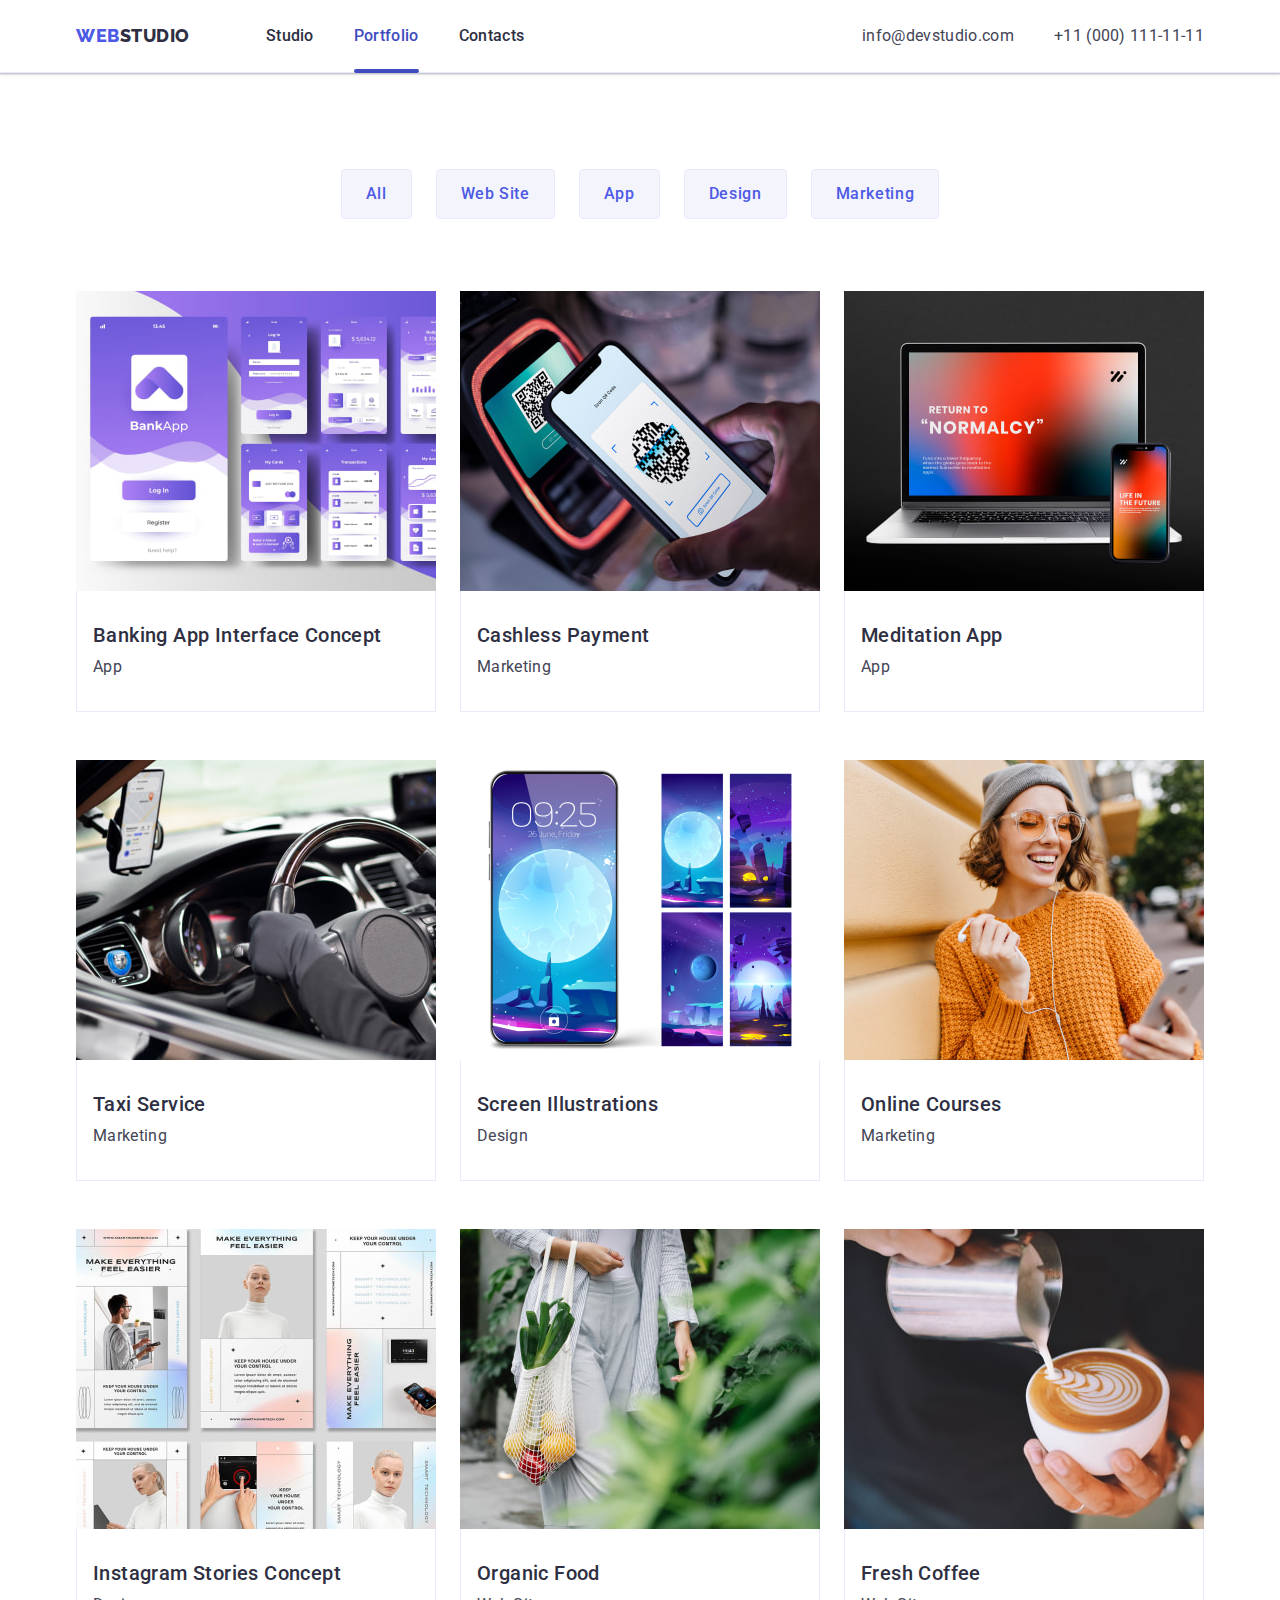
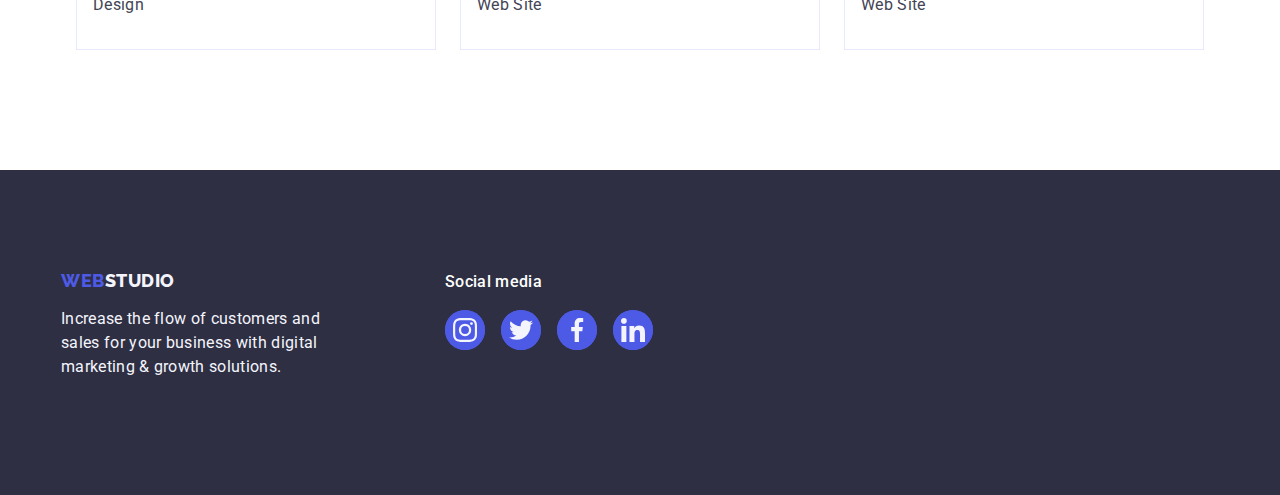
==== portfolio.html @ 667ea81f "Initial commit" ====
<!DOCTYPE html>
<html lang="en">
  <head>
    <meta charset="UTF-8" />
    <meta name="viewport" content="width=device-width, initial-scale=1.0" />
    <!-- Fonts link -->
    <link rel="preconnect" href="https://fonts.googleapis.com" />
    <link rel="preconnect" href="https://fonts.gstatic.com" crossorigin />
    <link
      href="https://fonts.googleapis.com/css2?family=Raleway:wght@800&family=Roboto:wght@400;500;700;900&display=swap"
      rel="stylesheet"
    />
    <link
      rel="stylesheet"
      href="https://cdnjs.cloudflare.com/ajax/libs/modern-normalize/2.0.0/modern-normalize.min.css"
    />
    <link rel="stylesheet" href="./css/styles.css" />
    <title>Webstudio</title>
  </head>
  <body>
    <!-- Header section -->
    <header class="border">
      <div class="header-container container">
        <nav class="logo-nav list">
          <a href="./index.html" class="link logo-color-iris lg-header"
            >Web<span class="logo-color-navyblue">Studio</span></a
          >

          <ul class="nav-link list">
            <li>
              <a href="./index.html" class="link nav-link-portfolio">Studio</a>
            </li>
            <li>
              <a
                href="./portfolio.html"
                class="link nav-link-portfolio active-hd current"
                >Portfolio</a
              >
            </li>
            <li>
              <a href="" class="link nav-link-portfolio">Contacts</a>
            </li>
          </ul>
        </nav>

        <address class="address-header-styl">
          <ul class="address-link list">
            <li>
              <a
                href="mailto:info@devstudio.com"
                class="link address-header-styl"
                >info@devstudio.com</a
              >
            </li>
            <li>
              <a href="tel:+110001111111" class="link address-header-styl"
                >+11 (000) 111-11-11</a
              >
            </li>
          </ul>
        </address>
      </div>
    </header>
    <main>
      <!-- Button section -->
      <section class="btn-section">
        <div class="container">
          <h1 class="visually-hidden">Effective Solutions for Your Business</h1>
          <ul class="btn-link list">
            <li>
              <button type="button" class="style-button-portfolio">All</button>
            </li>
            <li>
              <button type="button" class="style-button-portfolio">
                Web Site
              </button>
            </li>
            <li>
              <button type="button" class="style-button-portfolio">App</button>
            </li>
            <li>
              <button type="button" class="style-button-portfolio">
                Design
              </button>
            </li>
            <li>
              <button type="button" class="style-button-portfolio">
                Marketing
              </button>
            </li>
          </ul>

          <!-- Portfolio section -->
          <ul class="carts-set list">
            <li class="carts-set-iteam">
              <a href="" class="link prt-link">
                <div class="carts-box">
                  <img
                    src="./images/portfolio/img1.jpg"
                    alt="Banking App Interface Concept"
                    width="360"
                  />

                  <p class="overlay overlay-text">
                    14 Stylish and User-Friendly App Design Concepts · Task
                    Manager App · Calorie Tracker App · Exotic Fruit Ecommerce
                    App · Cloud Storage App
                  </p>
                </div>
                <div class="portfolio-text">
                  <h2 class="title-ptf portfolio-h-two">
                    Banking App Interface Concept
                  </h2>
                  <p class="portfolio-section-p">App</p>
                </div>
              </a>
            </li>
            <li class="carts-set-iteam">
              <a href="" class="link prt-link">
                <div class="carts-box">
                  <img
                    src="./images/portfolio/img2.jpg"
                    alt="Pay by phone"
                    width="360"
                  />

                  <p class="overlay overlay-text">
                    14 Stylish and User-Friendly App Design Concepts · Task
                    Manager App · Calorie Tracker App · Exotic Fruit Ecommerce
                    App · Cloud Storage App
                  </p>
                </div>
                <div class="portfolio-text">
                  <h2 class="title-ptf portfolio-h-two">Cashless Payment</h2>
                  <p class="portfolio-section-p">Marketing</p>
                </div>
              </a>
            </li>
            <li class="carts-set-iteam">
              <a href="" class="link prt-link">
                <div class="carts-box">
                  <img
                    src="./images/portfolio/img3.jpg"
                    alt="Computer and phone"
                    width="360"
                  />

                  <p class="overlay overlay-text">
                    14 Stylish and User-Friendly App Design Concepts · Task
                    Manager App · Calorie Tracker App · Exotic Fruit Ecommerce
                    App · Cloud Storage App
                  </p>
                </div>
                <div class="portfolio-text">
                  <h2 class="title-ptf portfolio-h-two">Meditation App</h2>
                  <p class="portfolio-section-p">App</p>
                </div>
              </a>
            </li>
            <li class="carts-set-iteam">
              <a href="" class="link prt-link">
                <div class="carts-box">
                  <img
                    src="./images/portfolio/img4.jpg"
                    alt="Car steering wheel"
                    width="360"
                  />

                  <p class="overlay overlay-text">
                    14 Stylish and User-Friendly App Design Concepts · Task
                    Manager App · Calorie Tracker App · Exotic Fruit Ecommerce
                    App · Cloud Storage App
                  </p>
                </div>
                <div class="portfolio-text">
                  <h2 class="title-ptf portfolio-h-two">Taxi Service</h2>
                  <p class="portfolio-section-p">Marketing</p>
                </div>
              </a>
            </li>
            <li class="carts-set-iteam">
              <a href="" class="link prt-link">
                <div class="carts-box">
                  <img
                    src="./images/portfolio/img5.jpg"
                    alt="Various illustrations on the phone screen"
                    width="360"
                  />

                  <p class="overlay overlay-text">
                    14 Stylish and User-Friendly App Design Concepts · Task
                    Manager App · Calorie Tracker App · Exotic Fruit Ecommerce
                    App · Cloud Storage App
                  </p>
                </div>
                <div class="portfolio-text">
                  <h2 class="title-ptf portfolio-h-two">
                    Screen Illustrations
                  </h2>
                  <p class="portfolio-section-p">Design</p>
                </div>
              </a>
            </li>
            <li class="carts-set-iteam">
              <a href="" class="link prt-link">
                <div class="carts-box">
                  <img
                    src="./images/portfolio/img6.jpg"
                    alt="A girl in a yellow sweater in glasses and a phone in her hand"
                    width="360"
                  />

                  <p class="overlay overlay-text">
                    14 Stylish and User-Friendly App Design Concepts · Task
                    Manager App · Calorie Tracker App · Exotic Fruit Ecommerce
                    App · Cloud Storage App
                  </p>
                </div>
                <div class="portfolio-text">
                  <h2 class="title-ptf portfolio-h-two">Online Courses</h2>
                  <p class="portfolio-section-p">Marketing</p>
                </div>
              </a>
            </li>
            <li class="carts-set-iteam">
              <a href="" class="link prt-link">
                <div class="carts-box">
                  <img
                    src="./images/portfolio/img7.jpg"
                    alt="Instagram Stories Concept"
                    width="360"
                  />

                  <p class="overlay overlay-text">
                    14 Stylish and User-Friendly App Design Concepts · Task
                    Manager App · Calorie Tracker App · Exotic Fruit Ecommerce
                    App · Cloud Storage App
                  </p>
                </div>
                <div class="portfolio-text">
                  <h2 class="title-ptf portfolio-h-two">
                    Instagram Stories Concept
                  </h2>
                  <p class="portfolio-section-p">Design</p>
                </div>
              </a>
            </li>
            <li class="carts-set-iteam">
              <a href="" class="link prt-link">
                <div class="carts-box">
                  <img
                    src="./images/portfolio/img8.jpg"
                    alt="A woman carries a net bag with vegetables"
                    width="360"
                  />

                  <p class="overlay overlay-text">
                    14 Stylish and User-Friendly App Design Concepts · Task
                    Manager App · Calorie Tracker App · Exotic Fruit Ecommerce
                    App · Cloud Storage App
                  </p>
                </div>
                <div class="portfolio-text">
                  <h2 class="title-ptf portfolio-h-two">Organic Food</h2>
                  <p class="portfolio-section-p">Web Site</p>
                </div>
              </a>
            </li>
            <li class="carts-set-iteam">
              <a href="" class="link prt-link">
                <div class="carts-box">
                  <img
                    src="./images/portfolio/img9.jpg"
                    alt="The barista prepares coffee"
                    width="360"
                  />

                  <p class="overlay overlay-text">
                    14 Stylish and User-Friendly App Design Concepts · Task
                    Manager App · Calorie Tracker App · Exotic Fruit Ecommerce
                    App · Cloud Storage App
                  </p>
                </div>
                <div class="portfolio-text">
                  <h2 class="title-ptf portfolio-h-two">Fresh Coffee</h2>
                  <p class="portfolio-section-p">Web Site</p>
                </div>
              </a>
            </li>
          </ul>
        </div>
      </section>
    </main>
    <!-- Footer section -->
    <footer class="footer-bg-color">
      <div class="container container-ft">
        <div class="ft-logo">
          <a href="./index.html" class="link logo-color-iris logo-footer"
            >Web<span class="logo-color-cloud">Studio</span></a
          >
          <p class="text-footer-p">
            Increase the flow of customers and sales for your business with
            digital marketing & growth solutions.
          </p>
        </div>

        <div class="stn-icon-ft">
          <p class="text-icons-p">Social media</p>
          <ul class="list ft-section-icn">
            <li class="wrapper-icons-footer">
              <a class="link ft-link" href="">
                <svg class="icons-footer" width="24" height="24">
                  <use href="./images/icons.svg#icon-instagram"></use>
                </svg>
              </a>
            </li>

            <li class="wrapper-icons-footer">
              <a class="link ft-link" href="">
                <svg class="icons-footer" width="24" height="24">
                  <use href="./images/icons.svg#icon-twitter"></use>
                </svg>
              </a>
            </li>

            <li class="wrapper-icons-footer">
              <a class="link ft-link" href="">
                <svg class="icons-footer" width="24" height="24">
                  <use href="./images/icons.svg#icon-facebook"></use>
                </svg>
              </a>
            </li>

            <li class="wrapper-icons-footer">
              <a class="link ft-link" href="">
                <svg class="icons-footer" width="24" height="24">
                  <use href="./images/icons.svg#icon-linkedin"></use>
                </svg>
              </a>
            </li>
          </ul>
        </div>
      </div>
    </footer>
  </body>
</html>
---- css/styles.css ----
:root {
--iris: #4D5AE5;
--navyblue: #2E2F42;
--ocean: #404BBF;
--slate: #434455;
--white: #FFFFFF;
--green: #31D0AA;
--light-slate: #8E8F99;
--cornflower: #E7E9FC;
--cloud: #F4F4FD;
--dairy: #FCFCFC;
--grey-bg: #2E2F42;
}

body {
    font-family: 'Roboto', sans-serif;
    font-style: normal;
    font-size: 16px;
    font-weight: 400;
    line-height: 1,5;
    letter-spacing: 0,02em;
    color: var(--slate);
    background-color: var(--white);
}

button {
  font-family: inherit;
  cursor: pointer;
}


/* Reset styles */
h1, h2, h3, h4, h5, h6, p {
  margin: 0;
}

.list {
  list-style: none;
  margin: 0;
  padding: 0;
}

.link {
  text-decoration: none;
  color: currentColor;
}

img {
  display: block;
  max-width: 100%;
  height: auto;
}

.container {
  width: 1158px;
  margin-left: auto;
  margin-right: auto;
  padding-left: 15px;
  padding-right: 15px;
}

/**
  |============================
  | Header section
  |============================
*/

.header-container {
display: flex;
align-items: center;
justify-content: space-between;
}

.border {
border-bottom: 1px solid var(--cornflower);
box-shadow: 0px 2px 1px rgba(46, 47, 66, 0.08),
  0px 1px 1px rgba(46, 47, 66, 0.16),
  0px 1px 6px rgba(46, 47, 66, 0.08);
}

.logo-color-iris {
    color: var(--iris);
    font-family: "Raleway", sans-serif;
    font-size: 18px;
    font-weight: 800;
    line-height: 1.17;
    letter-spacing: 0.03em;
    text-transform: uppercase;
    text-decoration: none;
    padding-left: 156;
    padding-top: 25.5;
}

.logo-color-navyblue {
    color: var(--navyblue);
    font-family: "Raleway", sans-serif;
    font-size: 18px;
    font-weight: 800;
    line-height: 1.17;
    letter-spacing: 0.03em;
    text-transform: uppercase;
    text-decoration: none;
}

.logo-nav {
display: flex;
align-items: center;
color: var(--ocean);
}

.lg-header {
margin-right: 76px;
}

/* Navigation */

.nav-link-portfolio {
position: relative;
color: var(--navyblue);
font-weight: 500;
line-height: 1.5;
letter-spacing: 0.02em;
text-decoration: none;
padding: 24px 0;
display: inline-block;

transition: color 250ms cubic-bezier(0.4, 0, 0.2, 1);
}

.nav-link-portfolio:hover,
.nav-link-portfolio:focus {
  color: var(--ocean);
}

.active-hd {
  color: var(--ocean);
}

.nav-link-portfolio::after{
  content: "";
  position: absolute;
  bottom: 20px;
  left: 0;
  bottom: -1px;

  display: block;
  width: 100%;
  height: 4px;
  border-radius: 2px;
}

.nav-link-portfolio.current::after{
background-color: var(--ocean);
}

.nav-link {
  display: flex;
  gap: 40px;
}

.address-header-styl {
  font-style: normal;
  text-decoration: none;
  color: var(--slate);
  line-height: 1.5;
  letter-spacing: 0.02em;
  text-decoration: none;

  transition: color 250ms cubic-bezier(0.4, 0, 0.2, 1);
}

.address-header-styl:hover,
.address-header-styl:focus {
  color: var(--ocean);
}

.address-link {
  display: flex;
  gap: 40px;
}




/**
  |============================
  | Button section
  |============================
*/
.style-button-portfolio {
  font-family: "Roboto", sans-serif;
  color: var(--iris);
  font-weight: 500;
  text-align: center;
  font-size: 16px;
  line-height: 1.5;
  letter-spacing: 0.04em;
  background-color: var(--cloud);

  border: 1px solid var(--cornflower);
  padding: 12px 24px;
  border-radius: 4px;

  transition: color 250ms cubic-bezier(0.4, 0, 0.2, 1),
  background-color 250ms cubic-bezier(0.4, 0, 0.2, 1),
  border-color 250ms cubic-bezier(0.4, 0, 0.2, 1),
  box-shadow 250ms cubic-bezier(0.4, 0, 0.2, 1);
}

.style-button-portfolio:hover,
.style-button-portfolio:focus {
  color: var(--white);
  background-color: var(--ocean);
  box-shadow:0px 3px 1px rgba(0, 0, 0, 0.1),
    0px 2px 1px rgba(0, 0, 0, 0.08),
    0px 2px 2px rgba(0, 0, 0, 0.12);
}

.btn-link {
  display: flex;
  gap: 24px;
  justify-content: center;
  margin-bottom: 72px;
}

.btn-section{
padding-top: 96px;
padding-bottom: 120px;
}


/**
  |============================
  | Portfolio section
  |============================
*/

.portfolio-text {
  padding: 32px 16px;
  border: 1px solid var(--cornflower);
  border-top: none;
}

.portfolio-h-two {
  font-size: 20px;
  line-height: 1.2;
  letter-spacing: 0.02em;
  font-weight: 500;
  color: var(--navyblue);
}

.title-ptf {
margin-bottom: 8px;
}

.portfolio-section-p {
  font-size: 16px;
  line-height: 1.5;
  letter-spacing: 0.02em;
  color: var(--slate);
}

.carts-box{
position: relative;
overflow: hidden;
}


.overlay-text {
  font-family: Roboto;
  font-size: 16px;
  font-weight: 400;
  line-height: 1.5;
  letter-spacing: 0.02em;
  color: var(--cloud);

  position: absolute;
  top: 0;
  padding: 40px 32px;
  background-color: var(--iris);

  width: 100%;
  height: 100%;

  transition: transform 250ms cubic-bezier(0.4, 0, 0.2, 1);
}

.overlay{
position: absolute;
top: 0;
left: 0;
transform: translateY(100%);
transition: transform 250ms cubic-bezier(0.4, 0, 0.2, 1);

width: 100%;
height: 100%;
padding: 40px 32px;

display: flex;
align-items: center;
justify-content: center;
background: var(--iris);
}

.carts-set-iteam:hover .overlay {
transform: translateY(0);
}



.carts-set {
display: flex;
flex-wrap: wrap;
row-gap: 48px;
column-gap: 24px;
padding: 0;
}

.prt-link {
  display: block;
  transition: box-shadow 250ms cubic-bezier(0.4, 0, 0.2, 1);
}

.prt-link:hover p,
.prt-link:focus p{
  transform: translateY(0%);
}

.carts-set-iteam {
width: calc((100% - 48px) / 3);
transition: color 250ms cubic-bezier(0.4, 0, 0.2, 1),
background-color 250ms cubic-bezier(0.4, 0, 0.2, 1),
border-color 250ms cubic-bezier(0.4, 0, 0.2, 1),
box-shadow 250ms cubic-bezier(0.4, 0, 0.2, 1);
}

.prt-link:hover,
.prt-link:focus {
box-shadow: 0px 1px 6px rgba(46, 47, 66, 0.08),
  0px 1px 1px rgba(46, 47, 66, 0.16),
  0px 2px 1px rgba(46, 47, 66, 0.08);
transform: translateY(0%);
}
/**
  |============================
  | Hero section
  |============================
*/

.section-hero-bg {
  background-color: var(--navyblue);
  padding: 188px 0;
  margin: 0 auto;

  background-image: linear-gradient(rgba(46, 47, 66, 0.70),
  rgba(46, 47, 66, 0.70)),
  url(../images/hero/people-office-hero.jpg);
  background-size: cover;
  background-repeat: no-repeat;
  background-position: center;
  max-width: 1440px;
  height: 600px;
}


.style-button-hero {
  font-size: 16px;
  line-height: 1.5;
  letter-spacing: 0.04em;
  color: var(--white);
  font-weight: 500;
  background-color: var(--iris);

  transition: background-color 250ms cubic-bezier(0.4, 0, 0.2, 1);
}

.btn {
display: block;
padding: 16px 32px;
border-radius: 4px;
margin-left: auto;
margin-right: auto;
min-width: 169px;
height: 56px;
border: none;
}

.style-button-hero:hover,
.style-button-hero:focus {
background-color: var(--ocean);
}

.style-h-one {
  font-size: 56px;
  font-weight: 700;
  line-height: 1.07;
  letter-spacing: 0.02em;
  text-align: center;
  color: var(--white);
}

.hero-h {
  display: block;
  margin-bottom: 48px;
  margin-left: auto;
  margin-right: auto;
  max-width: 496px;
}

/**
  |============================
  | Strategy section
  |============================
*/

.strategy-iteams {
  display: flex;
  gap: 24px;
  padding: 0;
  margin: auto;
}

.strategy-icons {
  display: flex;
  align-items: center;
  justify-content: center;
  margin: 24px 100px;
}

.str-icon-wrapper {
  display: flex;
  width: 264px;
  height: 112px;
  border-radius: 4px;
  background: var(--cloud);
  margin-bottom: 8px;
  align-items: center;
  justify-content: center;
}

.style-section-p {
  line-height: 1.5;
  letter-spacing: 0.02em;
  color: var(--slate);
}

.style-h-three {
  font-size: 20px;
  line-height: 1.2;
  letter-spacing: 0.02em;
  font-weight: 500;
  color: var(--navyblue);
  margin-bottom: 8px;
}

.style-h-two {
  color: var(--navyblue);
  font-size: 36px;
  line-height: 1.11;
  text-align: center;
  letter-spacing: 0.02em;
  font-weight: 700;
  text-transform: capitalize;
  display: flex;
  justify-content: center;
  margin-bottom: 72px;
}

.visually-hidden {
position: absolute;
width: 1px;
height: 1px;
margin: -1px;
border: 0;
padding: 0;
white-space: nowrap;
clip-path: inset(100%);
clip: rect(0 0 0 0);
overflow: hidden;
}

.strategy-section {
  padding: 120px 0;
}

.str-style {
width: calc((100% - 72px) / 4);
}

/**
  |============================
  | Doing section
  |============================
*/

.doing-iteams {
  display: flex;
  margin-bottom: 120px;
  gap: 24px;
  margin: auto;
  padding: 0;
}

.doing-style-list {
width: calc((100% - 48px) / 3);
}

.doing-box {
padding-bottom: 120px;
}

/**
  |============================
  | Team section
  |============================
*/
.section-team-style {
  background-color: var(--cloud);
  padding: 120px 0;
  max-height: 780px;
  margin-bottom: 120px;
}

.networks-icons {
display: flex;
align-items: center;
justify-content: center;
fill: var(--cloud);
}

.team-icons {
  display: flex;
  gap: 24px;
  align-items: center;
  justify-content: center;
  
}

.networks-wrapper {
background-color: var(--iris);
border-radius: 50%;
width: 40px;
height: 40px;

display: flex;
justify-content: center;
align-items: center;
}

.networks-wrapper:hover,
.networks-wrapper:focus {
background-color: var(--ocean);
}

.team-iteams {
  display: flex;
  gap: 24px;
  margin: auto;
  padding: 0;
}

.team-bg-white {
  background-color: var(--white);
  width: calc((100% - 72px) / 4);
  border-radius: 0px 0px 4px 4px;
  box-shadow: 0px 2px 1px 0px rgba(46, 47, 66, 0.08), 
  0px 1px 1px 0px rgba(46, 47, 66, 0.16), 
  0px 1px 6px 0px rgba(46, 47, 66, 0.08);
}


.name {
  text-align: center;
  margin-bottom: 8px;
}

.text {
text-align: center;
margin-bottom: 8px;
}

.title-team {
padding: 32px 0;
text-align: center;
}

.team-link {
  width: 100%;
  height: 100%;
  background-color: var(--iris);
  border-radius: 50%;

  display: flex;
  align-items: center;
  justify-content: center;

  transition: background-color 250ms cubic-bezier(0.4, 0, 0.2, 1);
}

.team-link:hover,
.team-link:focus {
background-color: var(--ocean);
}

/**
  |============================
  | Customers section
  |============================
*/
.customs-box {
padding-top: 120px;
padding-bottom: 120px;
}

.customers-icons {
  display: inline-flex;
  align-items: center;
  justify-content: center;

  fill: currentColor;
}

.customers-icons:hover,
.customers-icons:focus {
  fill: var(--ocean);
}

.customers-wrapper {
  display: inline-flex;
  align-items: center;
  justify-content: center;

  width: 168px;
  height: 88px;

  margin-bottom: 120px;

  transition: border-color 250ms cubic-bezier(0.4, 0, 0.2, 1),
  color 250ms cubic-bezier(0.4, 0, 0.2, 1);
}

.customers-wrapper:hover,
.customers-wrapper:focus {
border-color: var(--ocean);
}

.company-icon {
  display: flex;
  gap: 24px;
}

.ctm-link {
  width: 100%;
  height: 100%;
  
  border: 1px solid var(--light-slate);
  border-radius: 4px;
  display: flex;
  align-items: center;
  justify-content: center;
  color: var(--light-slate);

  transition: border-color 250ms cubic-bezier(0.4, 0, 0.2, 1),
  color 250ms cubic-bezier(0.4, 0, 0.2, 1);
}

.ctm-link:hover,
.ctm-link:focus {
  border-color: var(--ocean);
  color: var(--ocean);
}

/**
  |============================
  | Footer section
  |============================
*/
.footer-bg-color {
  background-color: var(--navyblue);
}

.container-ft {
display: flex;
align-items: baseline;
padding: 100px 0;
}

.logo-color-cloud {
  color: var(--cloud);
  font-family: "Raleway", sans-serif;
  font-size: 18px;
  font-weight: 800;
  line-height: 0, 21;
  letter-spacing: 0, 03em;
  text-transform: uppercase;
  text-decoration: none;
}

.logo-footer {
  display: flex;
  margin-bottom: 16px;
}

.text-footer-p {
  color: var(--cloud);
  line-height: 1.5;
  letter-spacing: 0.02em;
  display: flex;
  width: 264px;
  margin-bottom: 16px;

  display: flex;
}

.ft-logo {
margin-right: 269px;
margin-right: 120px;
}

.text-icons-p {
  color: var(--white);
  font-weight: 500;
  line-height: 1.5;
  letter-spacing: 0.02em;
  margin-bottom: 16px;
}

.stn-icon-ft {
  display: inline-block;
}

.icons-footer {
  display: flex;
  align-items: center;
  justify-content: center;
  fill: var(--cloud);
}

.ft-section-icn {
  display: flex;
  gap: 16px;
  align-items: center;
  margin-top: 16px;

}

.wrapper-icons-footer {
  background-color: var(--iris);
  border-radius: 50%;
  width: 40px;
  height: 40px;

  display: flex;
  justify-content: center;
  align-items: center;

  transition: background-color 250ms cubic-bezier(0.4, 0, 0.2, 1);
}

.wrapper-icons-footer:hover,
.wrapper-icons-footer:focus {
background-color: var(--green);
}

.ft-link {
  width: 100%;
  height: 100%;

  background-color: var(--iris);
  border-radius: 50%;

  display: flex;
  align-items: center;
  justify-content: center;  

  transition: background-color 250ms cubic-bezier(0.4, 0, 0.2, 1);
}

.ft-link:hover,
.ft-link:focus {
  background-color: var(--green);
}

/**
  |============================
  | Modal window
  |============================
*/

.backdrop {
  position: fixed;
  top: 0;
  left: 0;

  width: 100%;
  height: 100%;

  background-color: rgba(46, 47, 66, 0.40);

  transition: opacity 250ms cubic-bezier(0.4, 0, 0.2, 1), visibility 250ms cubic-bezier(0.4, 0, 0.2, 1);
}

.backdrop.is-hidden {
opacity: 0;
visibility: hidden;
pointer-events: none;
}

.modal {
width: 408px;
min-height: 584px;

position: absolute;
top: 50%;
left: 50%;

transform: translateX(-50%) translateY(-50%);

border-radius: 4px;
background: var(--dairy, #FCFCFC);
box-shadow: 0px 2px 1px 0px rgba(0, 0, 0, 0.20), 0px 1px 3px 0px rgba(0, 0, 0, 0.12), 0px 1px 1px 0px rgba(0, 0, 0, 0.14);
transition: transform 250ms cubic-bezier(0.4, 0, 0.2, 1);
}

.backdrop.is-hidden .modal{
  transform: translateX(-50%) translateY(-70%);
  opacity: 0;
}

.modal-btn {
position: absolute;
top: 24px;
right: 24px;

padding: 0;
width: 24px;
height: 24px;

background: var(--cornflower);
border: 1px solid rgba(0, 0, 0, 0.10);
border-radius: 50%;

display: flex;
align-items: center;
justify-content: center;

transition: background-color 250ms cubic-bezier(0.4, 0, 0.2, 1), border 250ms cubic-bezier(0.4, 0, 0.2, 1);
}

.modal-btn:hover,
.modal-btn:focus{
  fill: var(--white);
  background-color: var(--ocean);
  border: none;
}

.modal-btn-icon {
  transition: fill 250ms cubic-bezier(0.4, 0, 0.2, 1);
}
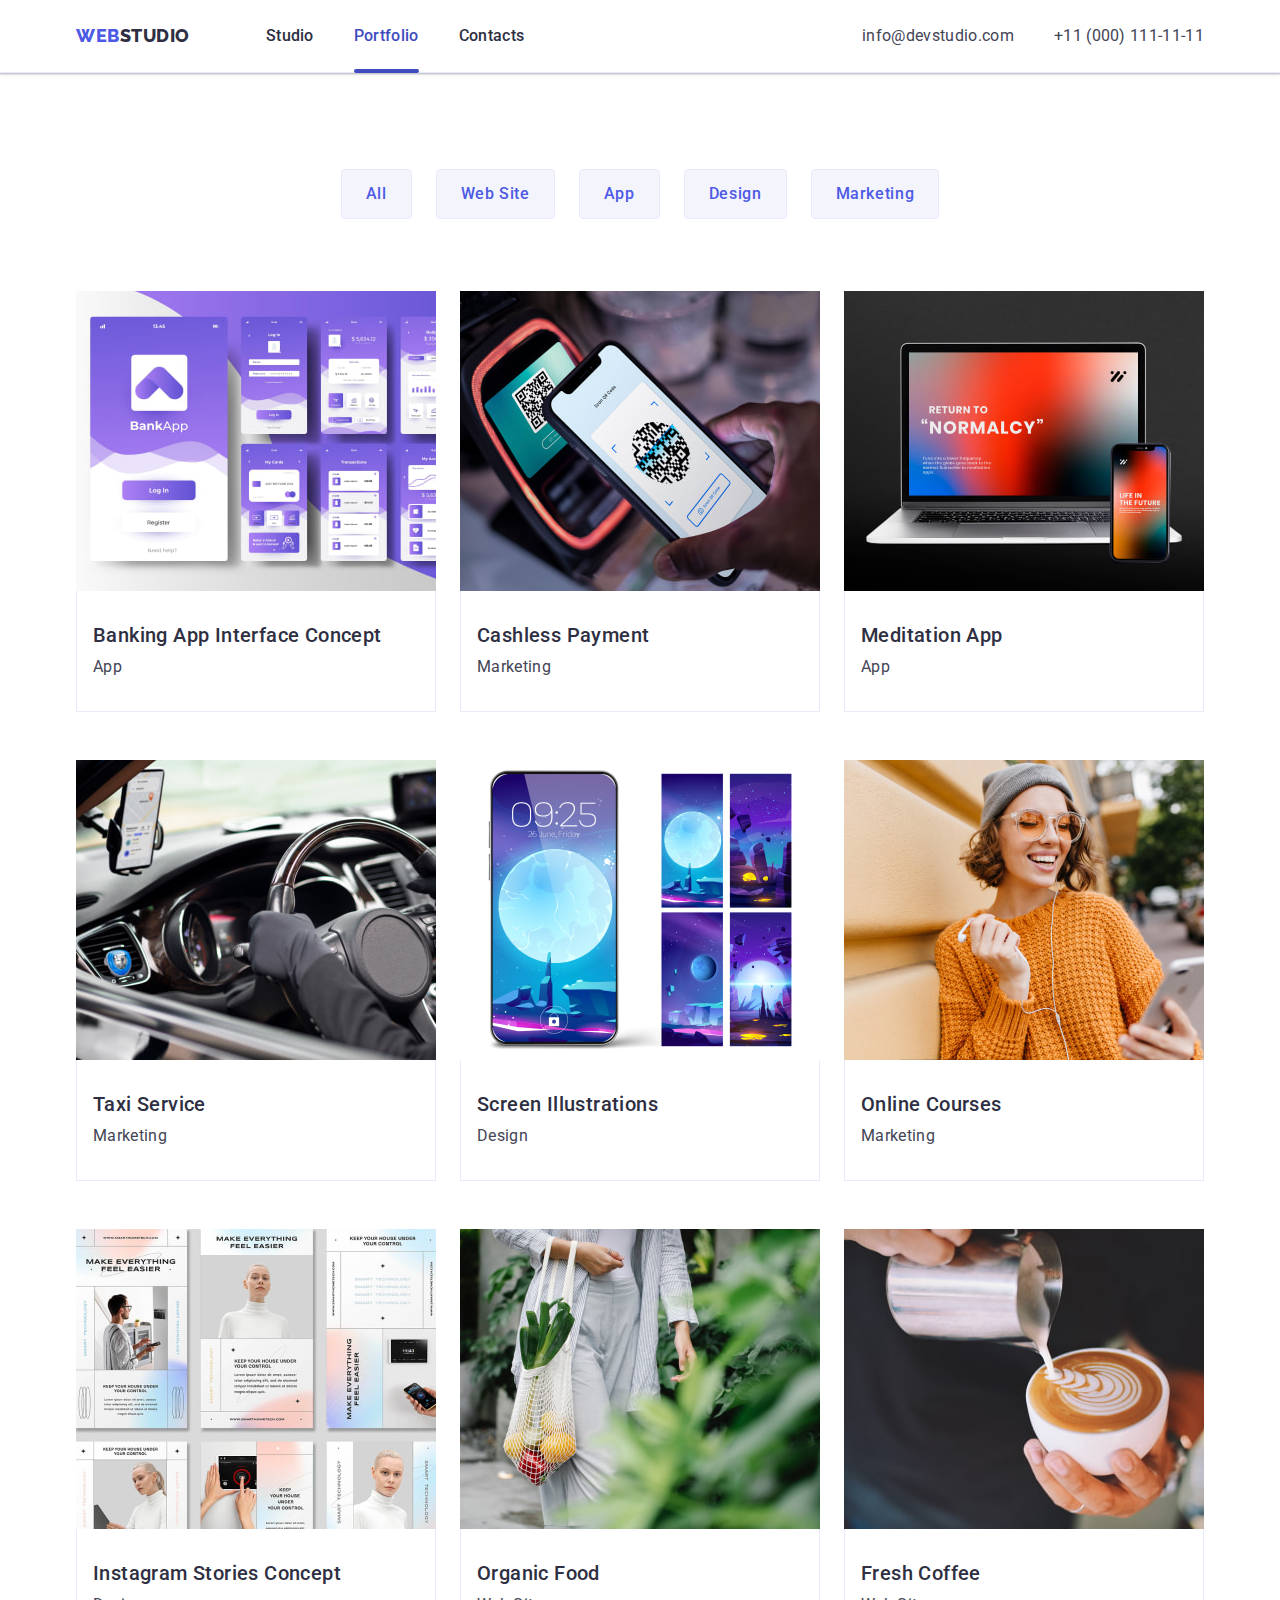
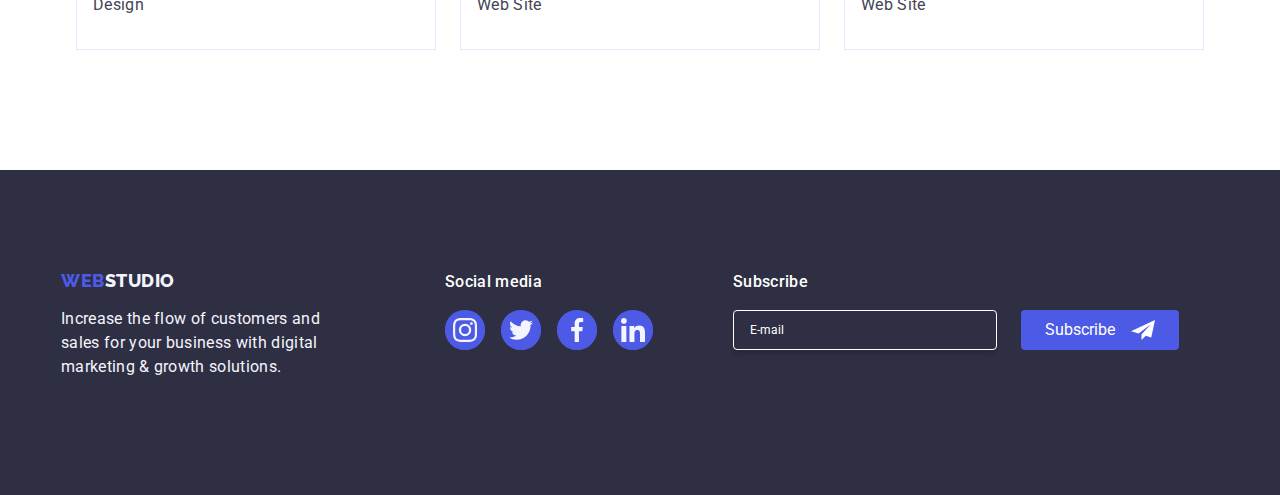
==== commit 7122ae6c: "Add footer form and start madal" ====
--- a/portfolio.html
+++ b/portfolio.html
@@ -340,6 +340,24 @@
             </li>
           </ul>
         </div>
+
+        <div>
+          <p class="text-icons-p">Subscribe</p>
+          <form class="footer-form" name="subscribe-form">
+            <input
+              class="footer-form-input"
+              name="subscribe-email"
+              type="email"
+              placeholder="E-mail"
+            />
+            <button class="btn-subscribe" type="submit">
+              Subscribe
+              <svg class="icon-plane" width="24" height="24">
+                <use href="./images/icons.svg#icon-plane"></use>
+              </svg>
+            </button>
+          </form>
+        </div>
       </div>
     </footer>
   </body>
--- a/css/styles.css
+++ b/css/styles.css
@@ -727,6 +727,7 @@
 
 .stn-icon-ft {
   display: inline-block;
+  margin-right: 80px;
 }
 
 .icons-footer {
@@ -781,6 +782,54 @@
   background-color: var(--green);
 }
 
+/* Footer form */
+
+.footer-form {
+  display: flex;
+  gap: 24px;
+}
+
+.footer-form-input {
+  width: 264px;
+  height: 40px;
+
+  padding: 8px 16px;
+
+  font-size: 12px;
+  line-height: 0, 24;
+  letter-spacing: 0, 04em;
+
+  outline: transparent;
+  border-radius: 4px;
+  border: 1px solid var(--white);
+  background-color: transparent;
+  box-shadow: 0px 4px 4px 0px rgba(0, 0, 0, 0.15);
+  color: var(--white);
+ 
+}
+
+.footer-form-input::placeholder {
+  color: var(--white, #FFF);
+}
+
+.btn-subscribe {
+  display: inline-flex;
+  align-items: center;
+  padding: 8px 24px;
+  gap: 16px;
+
+  border-radius: 4px;
+  border: none;
+  background: var(--iris);
+  
+  color: var(--white);
+}
+
+.icon-plane {
+ fill: var(--white);
+}
+
+
 /**
   |============================
   | Modal window
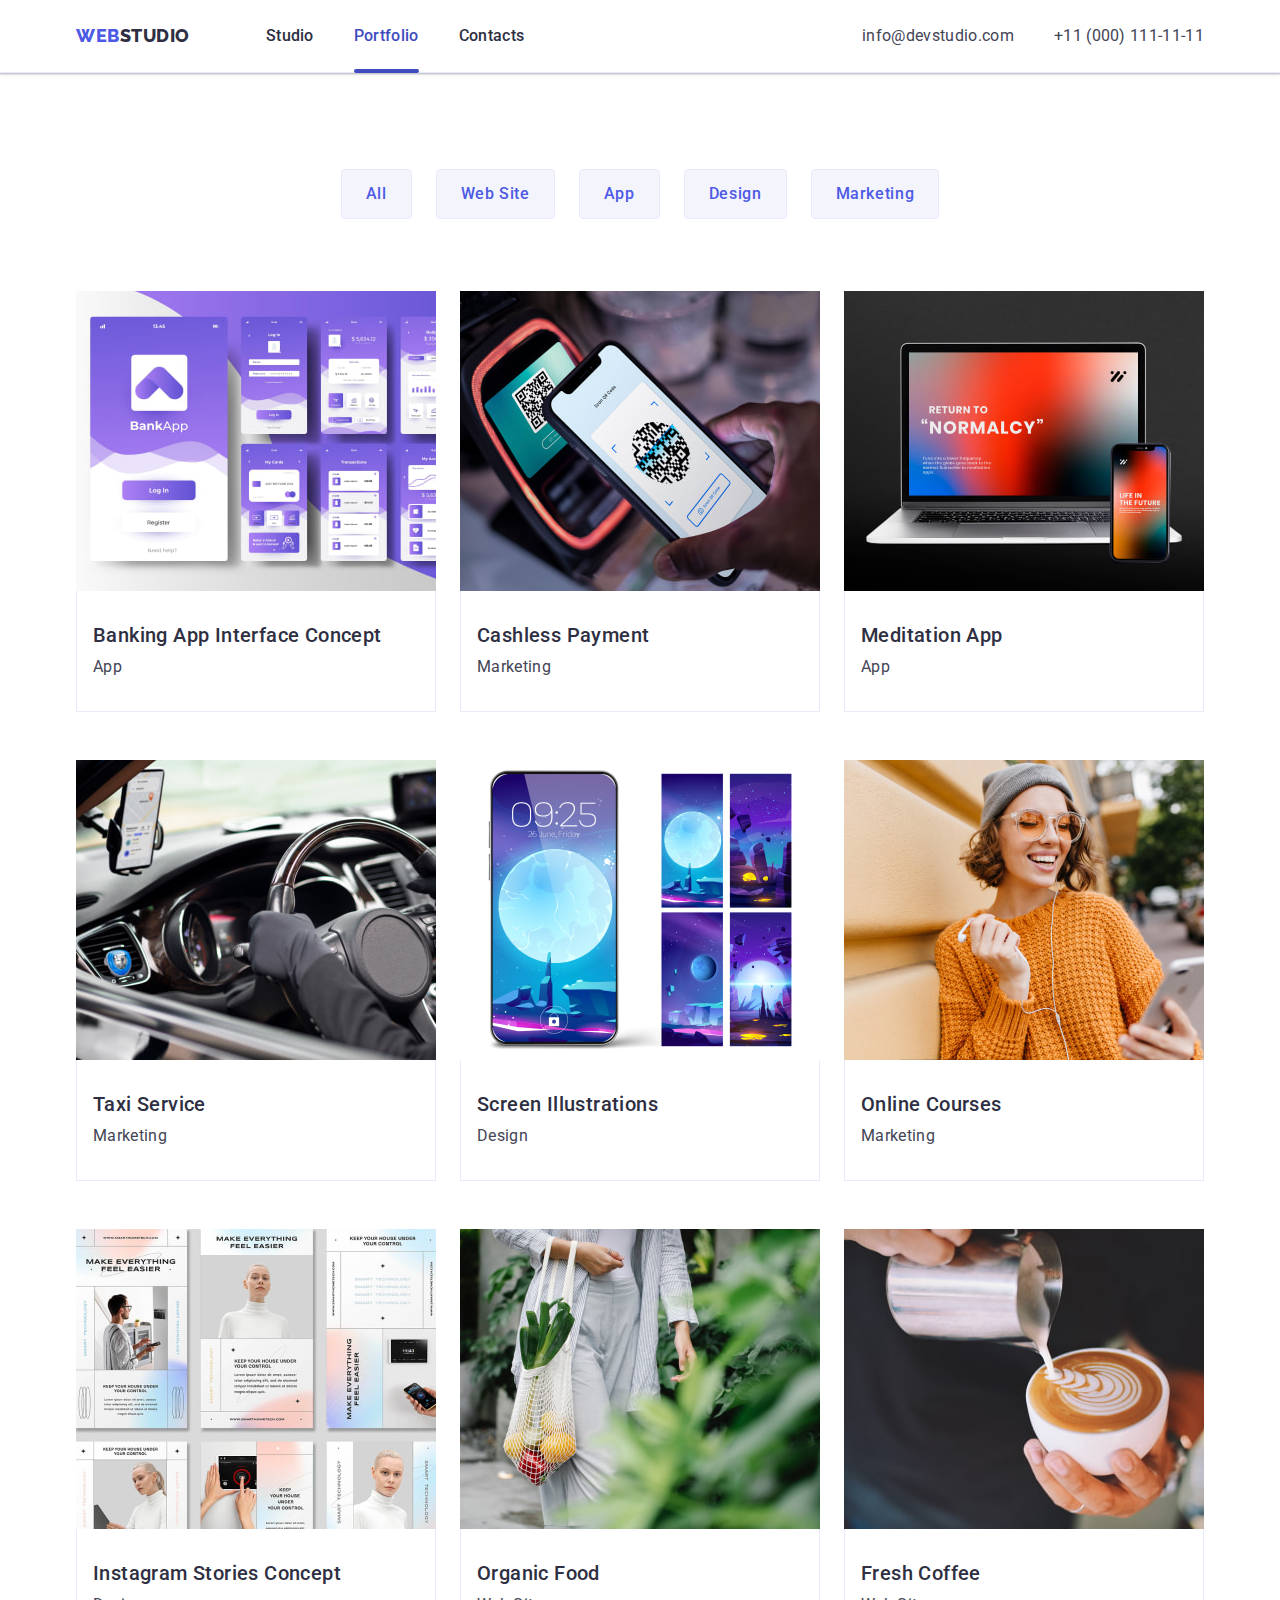
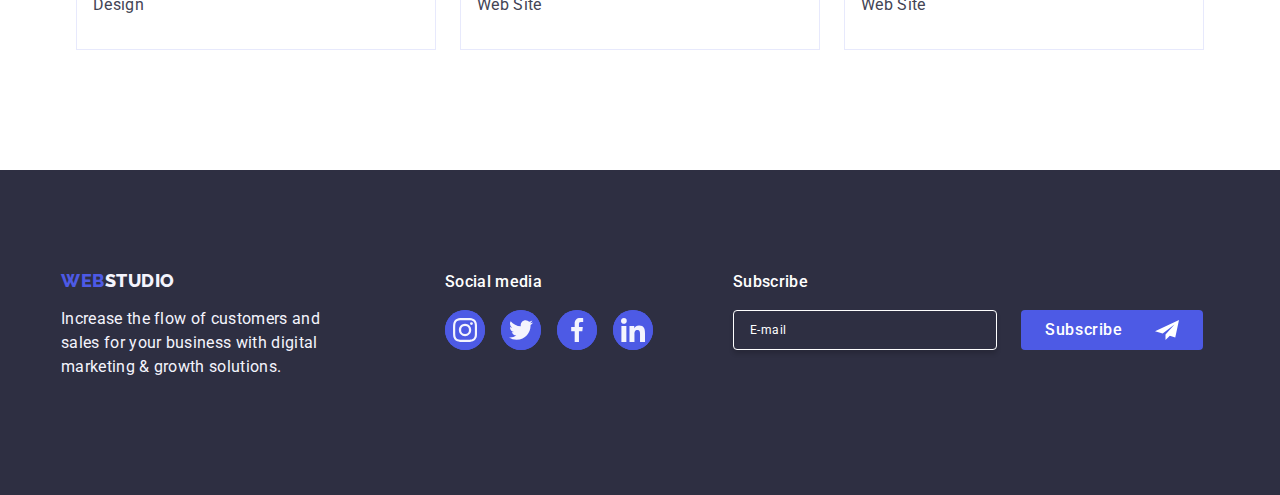
==== commit fdd77436: "Corection footer" ====
--- a/portfolio.html
+++ b/portfolio.html
@@ -343,19 +343,22 @@
 
         <div>
           <p class="text-icons-p">Subscribe</p>
-          <form class="footer-form" name="subscribe-form">
-            <input
-              class="footer-form-input"
-              name="subscribe-email"
-              type="email"
-              placeholder="E-mail"
-            />
-            <button class="btn-subscribe" type="submit">
-              Subscribe
-              <svg class="icon-plane" width="24" height="24">
-                <use href="./images/icons.svg#icon-plane"></use>
-              </svg>
-            </button>
+          <form class="footer-form-label" name="subscribe-form">
+            <label class="footer-form" for="subscribe-email">
+              <input
+                class="footer-form-input"
+                name="subscribe-email"
+                type="email"
+                id="subscribe-email"
+                placeholder="E-mail"
+              />
+              <button class="btn-subscribe" type="submit">
+                Subscribe
+                <svg class="icon-plane" width="24" height="24">
+                  <use href="./images/icons.svg#icon-plane"></use>
+                </svg>
+              </button>
+            </label>
           </form>
         </div>
       </div>
--- a/css/styles.css
+++ b/css/styles.css
@@ -10,7 +10,13 @@
 --cloud: #F4F4FD;
 --dairy: #FCFCFC;
 --grey-bg: #2E2F42;
-}
+--navyblue-modal: #2E2F42;
+--lightslate: #8E8F99;
+
+/* animation */
+--animation: 250ms cubic-bezier(0.4, 0, 0.2, 1)
+}
+
 
 body {
     font-family: 'Roboto', sans-serif;
@@ -793,11 +799,11 @@
   width: 264px;
   height: 40px;
 
-  padding: 8px 16px;
+  padding-left: 16px;
 
   font-size: 12px;
-  line-height: 0, 24;
-  letter-spacing: 0, 04em;
+  line-height: 1.5;
+  letter-spacing: 0.04em;
 
   outline: transparent;
   border-radius: 4px;
@@ -809,12 +815,18 @@
 }
 
 .footer-form-input::placeholder {
-  color: var(--white, #FFF);
+  color: var(--white);
 }
 
 .btn-subscribe {
   display: inline-flex;
   align-items: center;
+  justify-content: center;
+  min-width: 165px;
+
+  font-weight: 500;
+  line-height: 1.5;
+  letter-spacing: 0.04em;
   padding: 8px 24px;
   gap: 16px;
 
@@ -827,6 +839,7 @@
 
 .icon-plane {
  fill: var(--white);
+margin-left: 16px;
 }
 
 
@@ -862,6 +875,7 @@
 position: absolute;
 top: 50%;
 left: 50%;
+padding: 72px 24px 24px 24px;
 
 transform: translateX(-50%) translateY(-50%);
 
@@ -905,4 +919,151 @@
 
 .modal-btn-icon {
   transition: fill 250ms cubic-bezier(0.4, 0, 0.2, 1);
-}+}
+
+/* Form madal window */
+
+.caption {
+  display: block;
+  color: var(--navyblue);
+  text-align: center;
+  margin-bottom: 16px;
+  
+  font-size: 16px;
+  font-weight: 500;
+  line-height: 1,5; 
+  letter-spacing: 0,02em;
+}
+
+.label-style {
+  display: block;
+  margin-bottom: 4px;
+
+  color: var(--light-slate);
+  font-size: 12px;
+  font-weight: 400;
+  line-height: 1,17;
+  letter-spacing: 0,04em;
+}
+
+.modal-form-field {
+  display: block;
+  margin-bottom: 8px;
+  position: relative;
+  border: none;
+}
+
+.style-input {
+  width: 100%;
+  height: 40px;
+  border-radius: 4px;
+  border: 1px solid rgba(46, 47, 66, 0.40);
+
+  font-size: 12px;
+  font-weight: 400;
+  line-height: 1,17;
+  letter-spacing: 0,04em;
+  color: var(--navyblue);
+  padding-left: 38px;
+}
+
+.icone-modal-form {
+  position: absolute;
+  fill: var(--navyblue);
+  top: 50%;
+  left: 0;
+  transform: translateX(16px) translateY(-50%);
+  pointer-events: none;
+  transition: var(--animation);
+}
+
+
+.modal-form-coment {
+display: block;
+padding: 8px 16px;
+margin-bottom: 16px;
+
+font-size: 12px;
+font-weight: 400;
+line-height: 1,17;
+letter-spacing: 0,04em;
+color: var(--navyblue);
+
+border-radius: 4px;
+border: 1px solid rgba(46, 47, 66, 0.40);
+resize: none;
+width: 100%;
+height: 120px;
+}
+
+.style-input:focus +.icone-modal-form {
+  border: var(--iris);
+  fill: var(--iris);
+}
+
+.modal-form-coment::placeholder {
+  color: rgba(46, 47, 66, 0.40);
+}
+
+.form-checkbox {
+display: block;
+margin-bottom: 24px;
+}
+
+.agreement-checkbox {
+  display: inline-flex;
+  align-items: center;
+  justify-content: center;
+
+  width: 16px;
+  height: 16px;
+  margin-right: 8px;
+  
+  color: transparent;
+  border-radius: 4px;
+  border: 1px solid rgba(46, 47, 66, 0.40);
+  transition: background-color var(--animation), border-color var(--animation), color var(--animation) ;
+}
+
+input[type="checkbox"]:checked + .agreement-checkbox {
+  background-color: var(--iris);
+  border-color: var(--iris);
+  color: var(--white);
+}
+
+
+.checkbox-icon {
+  fill: currentColor
+}
+
+
+.text-inform {
+  color: var(--light-slate);
+  font-size: 12px;
+  font-weight: 400;
+  line-height: 1, 17;
+  letter-spacing: 0, 04em;
+}
+
+.accent-link-modal {
+  color: var(--iris);
+  line-height: 0, 16;
+}
+
+.buttton-form-modal {
+  display: inline-flex;
+  align-items: center;
+  justify-content: center;
+  padding: 16px 32px;
+  width: 169px;
+  height: 56px;
+  transform: translateX(100px);
+
+  border-radius: 4px;
+  background: var(--iris);
+  box-shadow: 0px 4px 4px 0px rgba(0, 0, 0, 0.15);
+
+  color: var(--white);
+  border: none;
+}
+
